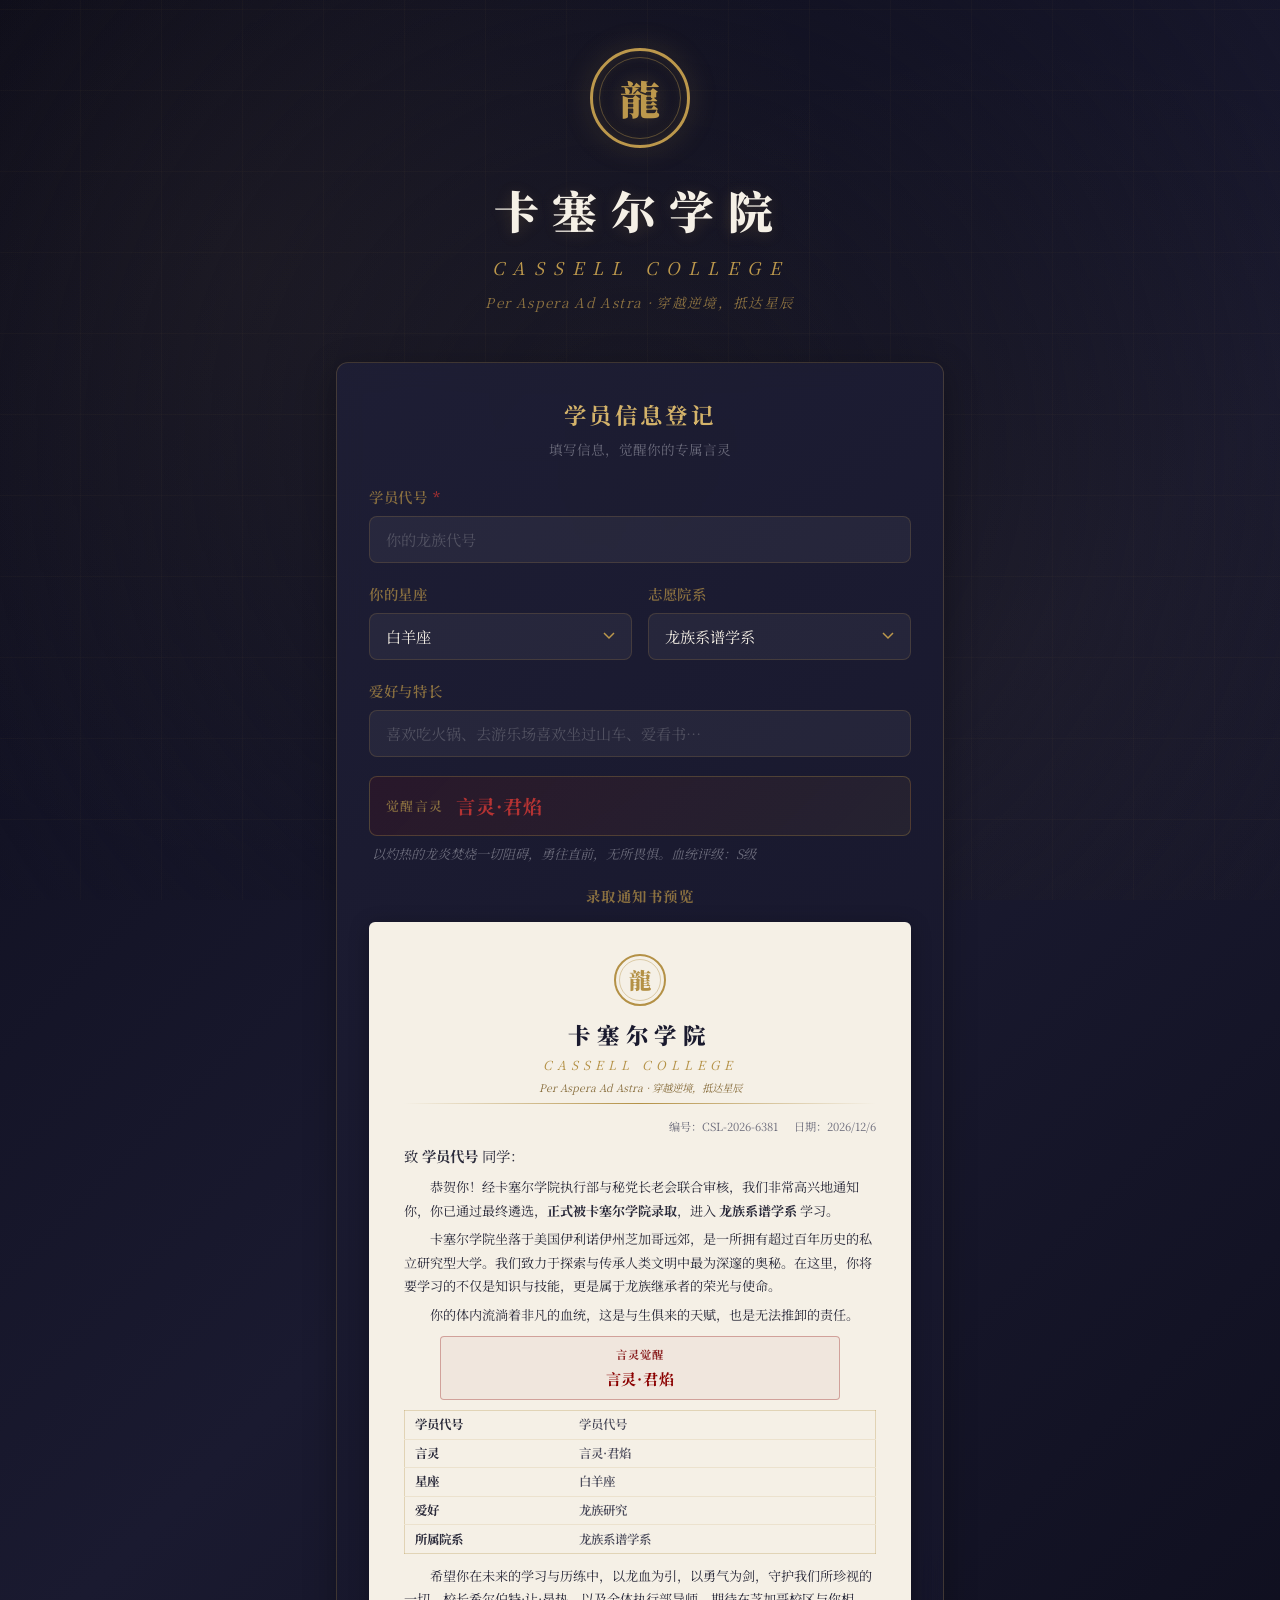
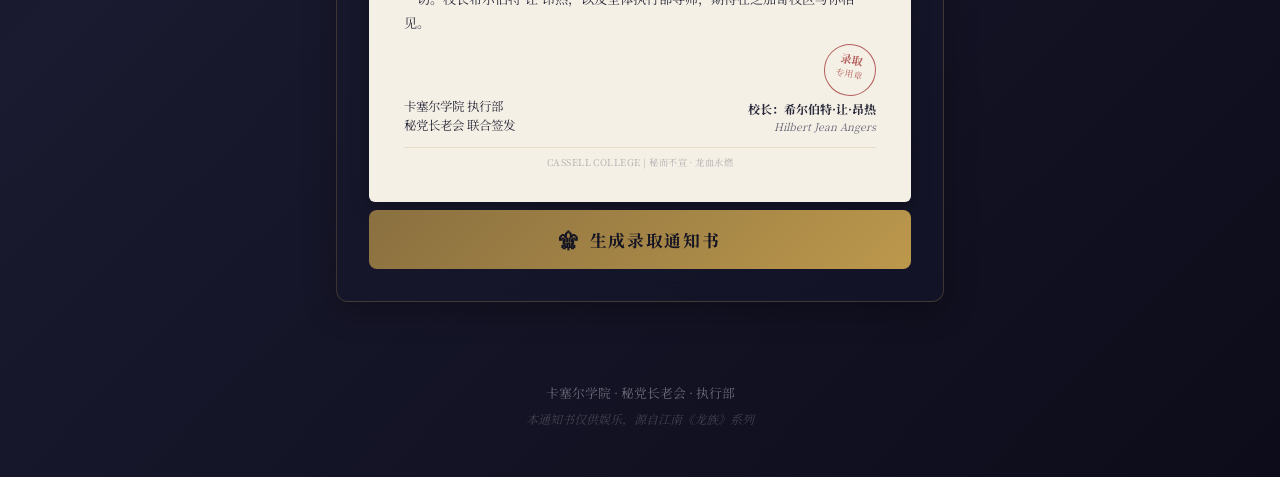
==== work/index.html @ d1ac8c10 "init: 卡塞尔学院录取通知书生成器" ====
<!DOCTYPE html>
<html lang="zh-CN">
<head>
  <meta charset="UTF-8">
  <meta name="viewport" content="width=device-width, initial-scale=1.0">
  <title>卡塞尔学院 · 录取通知书生成</title>
  <link rel="stylesheet" href="style.css">
  <link rel="preconnect" href="https://fonts.googleapis.com">
  <link rel="preconnect" href="https://fonts.gstatic.com" crossorigin>
  <link href="https://fonts.googleapis.com/css2?family=Noto+Serif+SC:wght@400;600;700;900&display=swap" rel="stylesheet">
</head>
<body>
  <div class="bg-ornament"></div>
  
  <header>
    <div class="header-seal">
      <div class="seal-ring">
        <span class="seal-dragon">龍</span>
      </div>
    </div>
    <h1>卡塞尔学院</h1>
    <p class="subtitle">CASSELL COLLEGE</p>
    <p class="motto">Per Aspera Ad Astra · 穿越逆境，抵达星辰</p>
  </header>

  <main>
    <div class="card form-card">
      <div class="card-header">
        <h2>学员信息登记</h2>
        <p class="card-desc">填写信息，觉醒你的专属言灵</p>
      </div>

      <form id="admissionForm">
        <div class="form-group">
          <label for="nickname">学员代号 <span class="required">*</span></label>
          <input type="text" id="nickname" name="nickname" placeholder="你的龙族代号" required>
        </div>

        <div class="form-row">
          <div class="form-group">
            <label for="zodiac">你的星座</label>
            <select id="zodiac" name="zodiac">
              <option value="白羊座">白羊座</option>
              <option value="金牛座">金牛座</option>
              <option value="双子座">双子座</option>
              <option value="巨蟹座">巨蟹座</option>
              <option value="狮子座">狮子座</option>
              <option value="处女座">处女座</option>
              <option value="天秤座">天秤座</option>
              <option value="天蝎座">天蝎座</option>
              <option value="射手座">射手座</option>
              <option value="摩羯座">摩羯座</option>
              <option value="水瓶座">水瓶座</option>
              <option value="双鱼座">双鱼座</option>
            </select>
          </div>

          <div class="form-group">
            <label for="dept">志愿院系</label>
            <select id="dept" name="dept">
              <option value="龙族系谱学系">龙族系谱学系</option>
              <option value="魔动机械设计系">魔动机械设计系</option>
              <option value="炼金工程系">炼金工程系</option>
              <option value="龙族历史与考古系">龙族历史与考古系</option>
              <option value="言灵学研究系">言灵学研究系</option>
              <option value="执行部预备系">执行部预备系</option>
            </select>
          </div>
        </div>

        <div class="form-group">
          <label for="hobby">爱好与特长</label>
          <input type="text" id="hobby" name="hobby" placeholder="喜欢吃火锅、去游乐场喜欢坐过山车、爱看书…">
        </div>

        <div id="skillDisplay" class="skill-auto" style="display:none">
          <div class="skill-tag">
            <span class="skill-label">觉醒言灵</span>
            <span class="skill-name" id="skillName"></span>
          </div>
          <div class="skill-desc" id="skillDesc"></div>
        </div>

        <input type="hidden" id="skill" name="skill" value="">

        <div class="preview-section">
          <h3>录取通知书预览</h3>
          <div id="letterPreview"><p style="text-align:center;color:var(--text-light);font-size:0.82rem;padding:1rem 0;">填写信息后，预览将实时更新</p></div>
        </div>

        <button type="submit" id="generateBtn">
          <span class="btn-icon">⚜</span>
          <span class="btn-text">生成录取通知书</span>
          <span class="btn-loader" style="display:none">✦</span>
        </button>
      </form>
    </div>

    <div class="card result-card" id="resultCard" style="display:none">
      <div class="card-header">
        <h2>通知书已生成</h2>
        <p class="card-desc">你的卡塞尔学院录取通知书已准备就绪</p>
      </div>
      <div class="result-actions">
        <a id="downloadLink" class="btn-primary" download>
          <span>📜</span> 下载 PDF
        </a>
        <button id="regenerateBtn" class="btn-secondary">
          <span>⟳</span> 重新填写
        </button>
      </div>
      <div class="preview-frame" id="pdfPreview">
        <p class="preview-placeholder">PDF 将在下载后显示在这里</p>
      </div>
    </div>
  </main>

  <footer>
    <p>卡塞尔学院 · 秘党长老会 · 执行部</p>
    <p class="footer-legal">本通知书仅供娱乐，源自江南《龙族》系列</p>
  </footer>

  <script src="app.js"></script>
</body>
</html>
---- work/style.css ----
* {
  margin: 0;
  padding: 0;
  box-sizing: border-box;
}

:root {
  --gold: #bc984c;
  --gold-light: #d4b36a;
  --gold-dark: #8a7040;
  --dark: #141423;
  --dark-soft: #1e1e35;
  --paper: #f5f0e6;
  --paper-dark: #e8e0d0;
  --red-seal: #b43333;
  --text: #2a2a3a;
  --text-light: #6a6a7a;
  --accent-glow: rgba(188, 152, 76, 0.15);
}

body {
  font-family: 'Noto Serif SC', 'Times New Roman', serif;
  background: linear-gradient(135deg, #0c0c1a 0%, #1a1a30 50%, #0c0c1a 100%);
  color: var(--paper);
  min-height: 100vh;
  overflow-x: hidden;
  line-height: 1.7;
}

/* Background ornament - geometric radial pattern */
.bg-ornament {
  position: fixed;
  top: 0; left: 0; right: 0; bottom: 0;
  z-index: 0;
  pointer-events: none;
  background:
    radial-gradient(circle at 20% 30%, rgba(188, 152, 76, 0.06) 0%, transparent 50%),
    radial-gradient(circle at 80% 70%, rgba(188, 152, 76, 0.04) 0%, transparent 50%),
    radial-gradient(circle at 50% 50%, rgba(20, 20, 35, 1) 0%, transparent 100%);
}

/* Geometric lines overlay */
.bg-ornament::before {
  content: '';
  position: absolute;
  top: 0; left: 0; right: 0; bottom: 0;
  background-image:
    repeating-linear-gradient(
      0deg,
      transparent,
      transparent 80px,
      rgba(188, 152, 76, 0.03) 80px,
      rgba(188, 152, 76, 0.03) 81px
    ),
    repeating-linear-gradient(
      90deg,
      transparent,
      transparent 80px,
      rgba(188, 152, 76, 0.03) 80px,
      rgba(188, 152, 76, 0.03) 81px
    );
}

/* Header */
header {
  position: relative;
  z-index: 1;
  text-align: center;
  padding: 3rem 1rem 2rem;
}

.header-seal {
  margin-bottom: 1.5rem;
  animation: floatIn 1.2s ease-out;
}

.seal-ring {
  width: 100px;
  height: 100px;
  margin: 0 auto;
  border: 3px solid var(--gold);
  border-radius: 50%;
  display: flex;
  align-items: center;
  justify-content: center;
  position: relative;
  box-shadow: 0 0 30px var(--accent-glow), inset 0 0 20px var(--accent-glow);
}

.seal-ring::before {
  content: '';
  position: absolute;
  inset: 6px;
  border: 1px solid rgba(188, 152, 76, 0.4);
  border-radius: 50%;
}

.seal-dragon {
  font-size: 2.5rem;
  font-weight: 900;
  color: var(--gold);
  text-shadow: 0 0 20px rgba(188, 152, 76, 0.3);
}

header h1 {
  font-size: 2.8rem;
  font-weight: 900;
  letter-spacing: 0.3em;
  color: var(--paper);
  text-shadow: 0 2px 15px rgba(188, 152, 76, 0.2);
  animation: fadeUp 1s ease-out 0.3s both;
}

.subtitle {
  font-size: 1.1rem;
  letter-spacing: 0.5em;
  color: var(--gold);
  margin-top: 0.3rem;
  font-style: italic;
  animation: fadeUp 1s ease-out 0.5s both;
}

.motto {
  font-size: 0.85rem;
  color: var(--gold-dark);
  margin-top: 0.5rem;
  font-style: italic;
  letter-spacing: 0.1em;
  animation: fadeUp 1s ease-out 0.7s both;
}

/* Main content */
main {
  position: relative;
  z-index: 1;
  max-width: 640px;
  margin: 0 auto;
  padding: 1rem 1rem 3rem;
  display: flex;
  flex-direction: column;
  gap: 2rem;
}

/* Cards */
.card {
  background: linear-gradient(145deg, rgba(30, 30, 53, 0.95), rgba(20, 20, 40, 0.95));
  border: 1px solid rgba(188, 152, 76, 0.25);
  border-radius: 12px;
  padding: 2rem;
  backdrop-filter: blur(12px);
  box-shadow: 0 8px 32px rgba(0, 0, 0, 0.3);
  animation: fadeUp 1s ease-out 0.9s both;
}

.card-header {
  margin-bottom: 1.5rem;
  text-align: center;
}

.card-header h2 {
  font-size: 1.4rem;
  font-weight: 700;
  color: var(--gold-light);
  letter-spacing: 0.15em;
}

.card-desc {
  font-size: 0.85rem;
  color: var(--text-light);
  margin-top: 0.3rem;
}

/* Form */
.form-group {
  margin-bottom: 1.2rem;
}

.form-row {
  display: grid;
  grid-template-columns: 1fr 1fr;
  gap: 1rem;
}

label {
  display: block;
  font-size: 0.9rem;
  font-weight: 600;
  color: var(--gold-dark);
  margin-bottom: 0.4rem;
  letter-spacing: 0.05em;
}

.required {
  color: var(--red-seal);
}

input, select, textarea {
  width: 100%;
  padding: 0.75rem 1rem;
  background: rgba(255, 255, 255, 0.05);
  border: 1px solid rgba(188, 152, 76, 0.2);
  border-radius: 8px;
  color: var(--paper);
  font-family: 'Noto Serif SC', serif;
  font-size: 0.95rem;
  transition: all 0.3s ease;
  outline: none;
}

input:focus, select:focus, textarea:focus {
  border-color: var(--gold);
  background: rgba(188, 152, 76, 0.08);
  box-shadow: 0 0 15px var(--accent-glow);
}

input::placeholder, textarea::placeholder {
  color: rgba(255, 255, 255, 0.2);
}

select {
  cursor: pointer;
  appearance: none;
  background-image: url("data:image/svg+xml,%3Csvg xmlns='http://www.w3.org/2000/svg' width='12' height='8' viewBox='0 0 12 8'%3E%3Cpath d='M1 1l5 5 5-5' stroke='%23bc984c' fill='none' stroke-width='1.5'/%3E%3C/svg%3E");
  background-repeat: no-repeat;
  background-position: right 1rem center;
}

select option {
  background: var(--dark-soft);
  color: var(--paper);
}

textarea {
  resize: vertical;
}

/* Submit button */
#generateBtn {
  display: flex;
  align-items: center;
  justify-content: center;
  gap: 0.6rem;
  width: 100%;
  padding: 1rem;
  margin-top: 0.5rem;
  background: linear-gradient(135deg, var(--gold-dark), var(--gold));
  border: none;
  border-radius: 8px;
  color: var(--dark);
  font-family: 'Noto Serif SC', serif;
  font-size: 1.05rem;
  font-weight: 700;
  letter-spacing: 0.1em;
  cursor: pointer;
  transition: all 0.3s ease;
  position: relative;
  overflow: hidden;
}

#generateBtn::before {
  content: '';
  position: absolute;
  top: 0; left: -100%;
  width: 100%;
  height: 100%;
  background: linear-gradient(90deg, transparent, rgba(255,255,255,0.15), transparent);
  transition: left 0.6s ease;
}

#generateBtn:hover::before {
  left: 100%;
}

#generateBtn:hover {
  transform: translateY(-1px);
  box-shadow: 0 6px 25px rgba(188, 152, 76, 0.3);
}

#generateBtn:disabled {
  opacity: 0.6;
  cursor: not-allowed;
  transform: none;
}

.btn-icon {
  font-size: 1.2rem;
}

@keyframes spin {
  from { transform: rotate(0deg); }
  to { transform: rotate(360deg); }
}

.btn-loading .btn-loader {
  animation: spin 1s linear infinite;
}

/* Result card */
.result-actions {
  display: flex;
  gap: 1rem;
  margin-bottom: 1.5rem;
}

.btn-primary, .btn-secondary {
  flex: 1;
  display: flex;
  align-items: center;
  justify-content: center;
  gap: 0.5rem;
  padding: 0.85rem;
  border-radius: 8px;
  font-family: 'Noto Serif SC', serif;
  font-size: 0.95rem;
  font-weight: 600;
  cursor: pointer;
  transition: all 0.3s ease;
  text-decoration: none;
}

.btn-primary {
  background: linear-gradient(135deg, var(--gold-dark), var(--gold));
  border: none;
  color: var(--dark);
}

.btn-primary:hover {
  transform: translateY(-1px);
  box-shadow: 0 6px 20px var(--accent-glow);
}

.btn-secondary {
  background: transparent;
  border: 1px solid rgba(188, 152, 76, 0.3);
  color: var(--gold);
}

.btn-secondary:hover {
  background: rgba(188, 152, 76, 0.08);
  border-color: var(--gold);
}

.preview-frame {
  width: 100%;
  min-height: 120px;
  border: 1px dashed rgba(188, 152, 76, 0.2);
  border-radius: 8px;
  display: flex;
  align-items: center;
  justify-content: center;
}

.preview-placeholder {
  color: var(--text-light);
  font-size: 0.85rem;
}

/* Footer */
footer {
  position: relative;
  z-index: 1;
  text-align: center;
  padding: 2rem 1rem 3rem;
  color: var(--text-light);
  font-size: 0.8rem;
}

.footer-legal {
  margin-top: 0.3rem;
  font-style: italic;
  font-size: 0.75rem;
  color: rgba(255,255,255,0.2);
}

/* Animations */
@keyframes floatIn {
  0% { transform: scale(0.8); opacity: 0; }
  60% { transform: scale(1.05); }
  100% { transform: scale(1); opacity: 1; }
}

@keyframes fadeUp {
  from { opacity: 0; transform: translateY(20px); }
  to { opacity: 1; transform: translateY(0); }
}

/* Error state */
.error-msg {
  text-align: center;
  color: var(--red-seal);
  font-size: 0.85rem;
  margin-top: 0.5rem;
}

/* Loading dots on button */
.btn-loading .btn-text {
  visibility: hidden;
}

.btn-loading .btn-loader {
  display: inline-block !important;
}

/* Responsive */
@media (max-width: 540px) {
  header h1 { font-size: 2rem; letter-spacing: 0.2em; }
  .form-row { grid-template-columns: 1fr; }
  .result-actions { flex-direction: column; }
  .card { padding: 1.5rem; border-radius: 0; border-left: none; border-right: none; }
}

/* Result card animation */
.result-card-enter {
  animation: fadeUp 0.6s ease-out both;
}

/* Auto-generated skill display */
.skill-auto {
  margin-bottom: 1.2rem;
  animation: fadeUp 0.5s ease-out;
}

.skill-tag {
  display: flex;
  align-items: center;
  gap: 0.8rem;
  padding: 0.8rem 1rem;
  background: linear-gradient(135deg, rgba(139,0,0,0.12), rgba(180,145,70,0.08));
  border: 1px solid rgba(180,145,70,0.3);
  border-radius: 8px;
}

.skill-label {
  font-size: 0.8rem;
  color: var(--gold-dark);
  letter-spacing: 0.1em;
  text-transform: uppercase;
  font-weight: 600;
}

.skill-name {
  font-size: 1.2rem;
  font-weight: 700;
  color: var(--red-seal);
  letter-spacing: 0.05em;
}

.skill-desc {
  font-size: 0.82rem;
  color: var(--text-light);
  margin-top: 0.4rem;
  padding-left: 0.2rem;
  font-style: italic;
}

/* ===== Live Preview ===== */
.preview-section {
  margin-top: 1.2rem;
}

.preview-section h3 {
  font-size: 0.9rem;
  font-weight: 700;
  color: var(--gold-dark);
  letter-spacing: 0.1em;
  margin-bottom: 0.8rem;
  text-align: center;
}

.letter-paper {
  background: #f5f0e6;
  color: #2a2a3a;
  padding: 2rem 2.2rem;
  border-radius: 6px;
  font-family: 'Noto Serif SC', 'Times New Roman', serif;
  line-height: 1.7;
  font-size: 0.85rem;
  box-shadow: 0 4px 20px rgba(0,0,0,0.3);
  max-width: 580px;
  margin: 0 auto;
}

.letter-header {
  text-align: center;
  margin-bottom: 0.8rem;
}

.letter-seal {
  width: 52px;
  height: 52px;
  margin: 0 auto 0.6rem;
  border: 2px solid #b49146;
  border-radius: 50%;
  display: flex;
  align-items: center;
  justify-content: center;
}

.letter-seal-inner {
  width: 42px;
  height: 42px;
  border: 1px solid rgba(180, 145, 70, 0.4);
  border-radius: 50%;
  display: flex;
  align-items: center;
  justify-content: center;
  font-size: 1.4rem;
  font-weight: 900;
  color: #b49146;
}

.letter-title {
  font-size: 1.4rem;
  font-weight: 900;
  color: #1a1a2e;
  letter-spacing: 0.3em;
  margin: 0;
}

.letter-sub {
  font-size: 0.78rem;
  color: #b49146;
  font-style: italic;
  letter-spacing: 0.4em;
  margin: 0.1rem 0;
}

.letter-motto {
  font-size: 0.65rem;
  color: #8a7040;
  font-style: italic;
  margin: 0.2rem 0 0.3rem;
}

.letter-divider {
  height: 1px;
  background: linear-gradient(90deg, transparent, #b49146, transparent);
  margin: 0.4rem 0;
}

.letter-meta {
  display: flex;
  justify-content: flex-end;
  gap: 1rem;
  font-size: 0.7rem;
  color: #6a6a7a;
  margin-bottom: 0.5rem;
}

.letter-salutation {
  font-size: 0.9rem;
  margin-bottom: 0.4rem;
}

.letter-body p {
  text-indent: 2em;
  margin-bottom: 0.3rem;
  font-size: 0.82rem;
  color: #2a2a3a;
  line-height: 1.8;
}

.letter-skill-box {
  margin: 0.6rem auto;
  padding: 0.5rem 1rem;
  border: 1px solid rgba(139, 0, 0, 0.3);
  border-radius: 4px;
  background: rgba(139, 0, 0, 0.04);
  text-align: center;
  max-width: 400px;
}

.skill-box-label {
  font-size: 0.7rem;
  font-weight: 700;
  color: #8a2020;
  letter-spacing: 0.1em;
  margin-bottom: 0.1rem;
}

.skill-box-name {
  font-size: 0.95rem;
  font-weight: 700;
  color: #8b0000;
  letter-spacing: 0.05em;
}

.letter-info {
  width: 100%;
  border: 1px solid rgba(180, 145, 70, 0.3);
  border-radius: 4px;
  margin: 0.6rem 0;
  border-collapse: collapse;
}

.letter-info td {
  padding: 0.2rem 0.6rem;
  font-size: 0.78rem;
}

.letter-info tr:not(:last-child) td {
  border-bottom: 1px solid rgba(180, 145, 70, 0.15);
}

.info-label {
  width: 35%;
  font-weight: 700;
  color: #2a2a3a;
}

.info-val {
  color: #4a4a5a;
  font-weight: 600;
}

.letter-signature {
  display: flex;
  justify-content: space-between;
  align-items: flex-end;
  margin-top: 0.6rem;
  font-size: 0.78rem;
}

.sig-left {
  color: #2a2a3a;
  line-height: 1.5;
}

.sig-right {
  text-align: right;
}

.sig-seal {
  display: inline-block;
  width: 52px;
  height: 52px;
  border: 1.5px solid rgba(139, 0, 0, 0.6);
  border-radius: 50%;
  text-align: center;
  line-height: 1.2;
  padding-top: 8px;
  font-size: 0.7rem;
  font-weight: 700;
  color: rgba(139, 0, 0, 0.6);
  transform: rotate(10deg);
  margin-bottom: 0.3rem;
}

.sig-seal span {
  font-size: 0.55rem;
  font-weight: 400;
}

.sig-name {
  font-size: 0.75rem;
  color: #2a2a3a;
  line-height: 1.4;
}

.sig-name em {
  font-size: 0.65rem;
  color: #6a6a7a;
}

.letter-footer {
  text-align: center;
  font-size: 0.58rem;
  color: rgba(106, 106, 122, 0.5);
  margin-top: 0.8rem;
  padding-top: 0.4rem;
  border-top: 1px solid rgba(180, 145, 70, 0.2);
  letter-spacing: 0.05em;
}
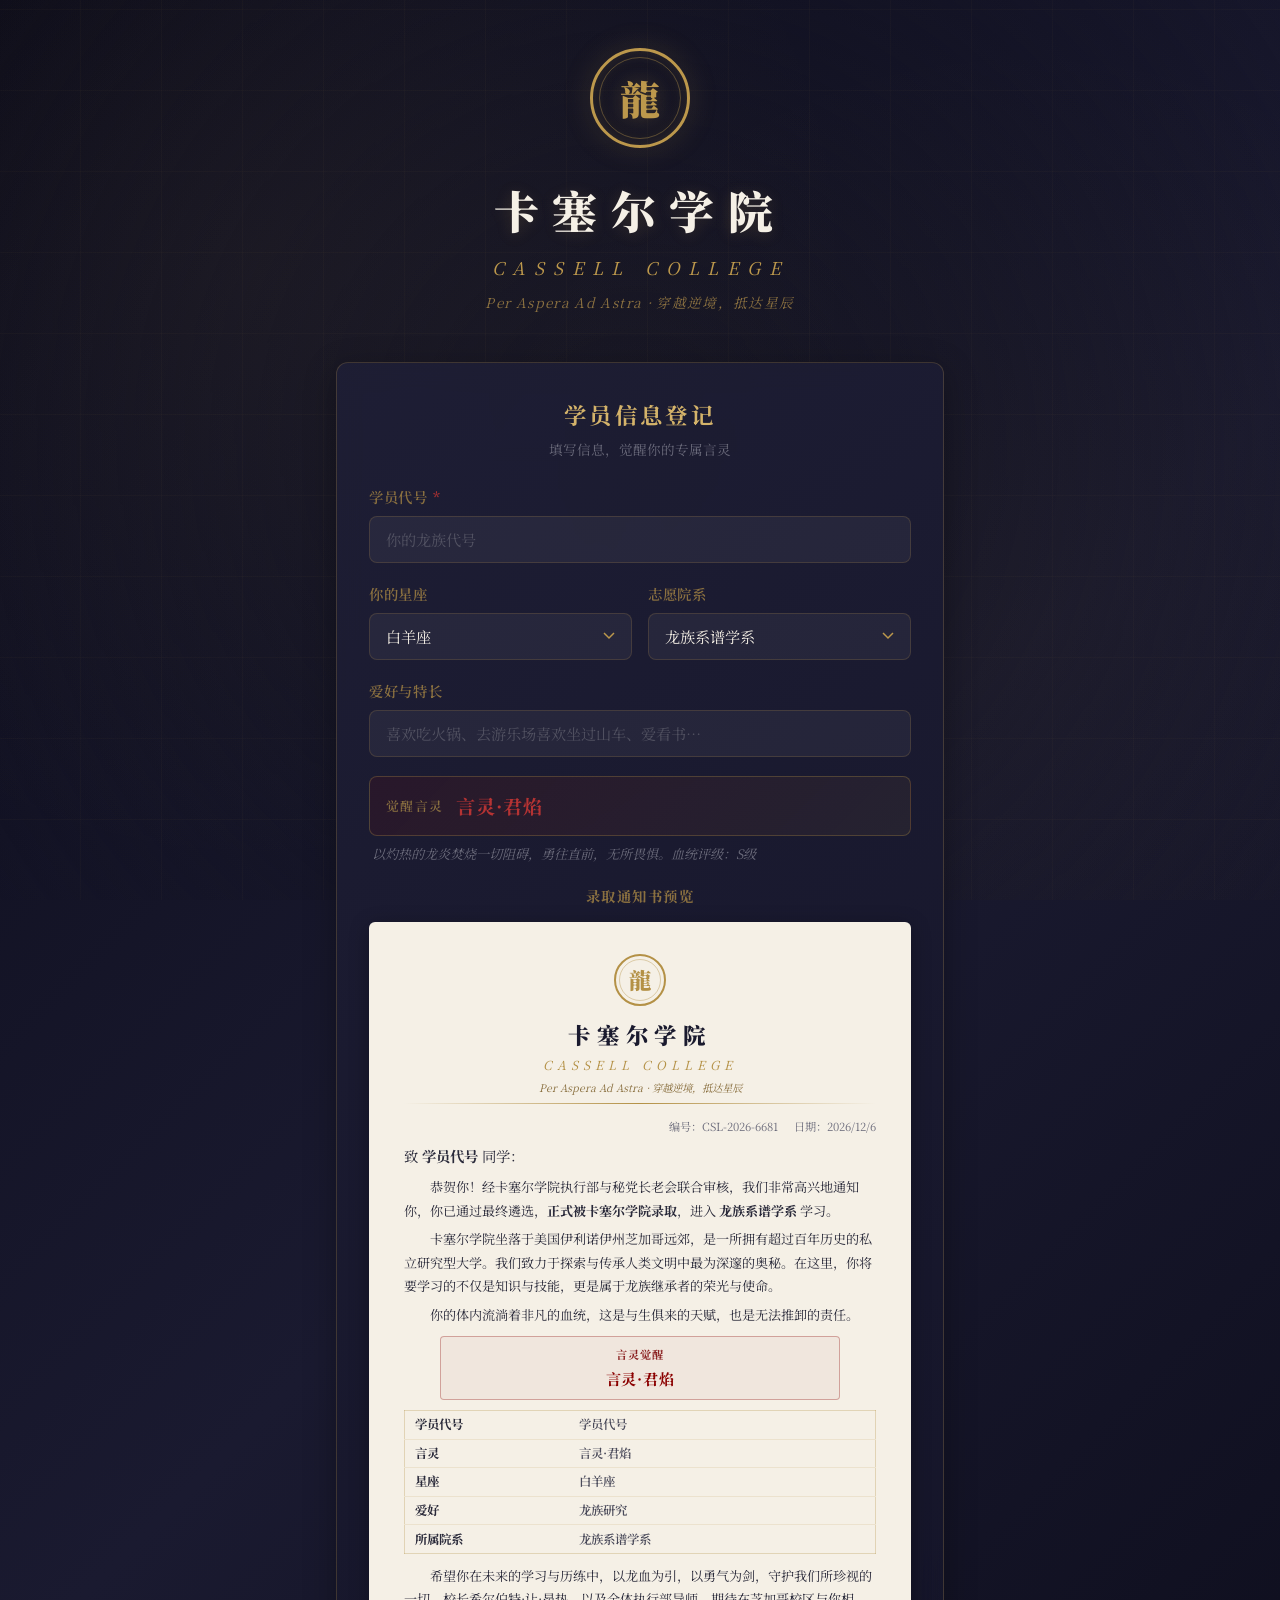
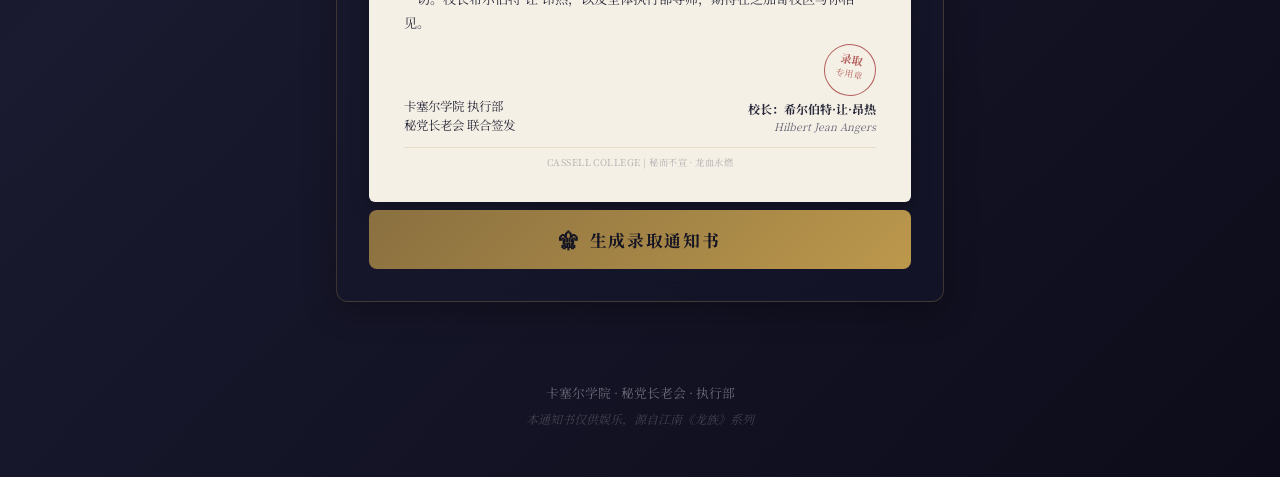
==== commit 69bc7465: "feat: 提交流程改为跳转到 view.html 全屏展示录取通知书 - 后端 POST /generate 返回 token 而非直接下载 PDF - 新增 GET /pdf/<token> 接口" ====
--- a/work/index.html
+++ b/work/index.html
@@ -96,23 +96,6 @@
       </form>
     </div>
 
-    <div class="card result-card" id="resultCard" style="display:none">
-      <div class="card-header">
-        <h2>通知书已生成</h2>
-        <p class="card-desc">你的卡塞尔学院录取通知书已准备就绪</p>
-      </div>
-      <div class="result-actions">
-        <a id="downloadLink" class="btn-primary" download>
-          <span>📜</span> 下载 PDF
-        </a>
-        <button id="regenerateBtn" class="btn-secondary">
-          <span>⟳</span> 重新填写
-        </button>
-      </div>
-      <div class="preview-frame" id="pdfPreview">
-        <p class="preview-placeholder">PDF 将在下载后显示在这里</p>
-      </div>
-    </div>
   </main>
 
   <footer>
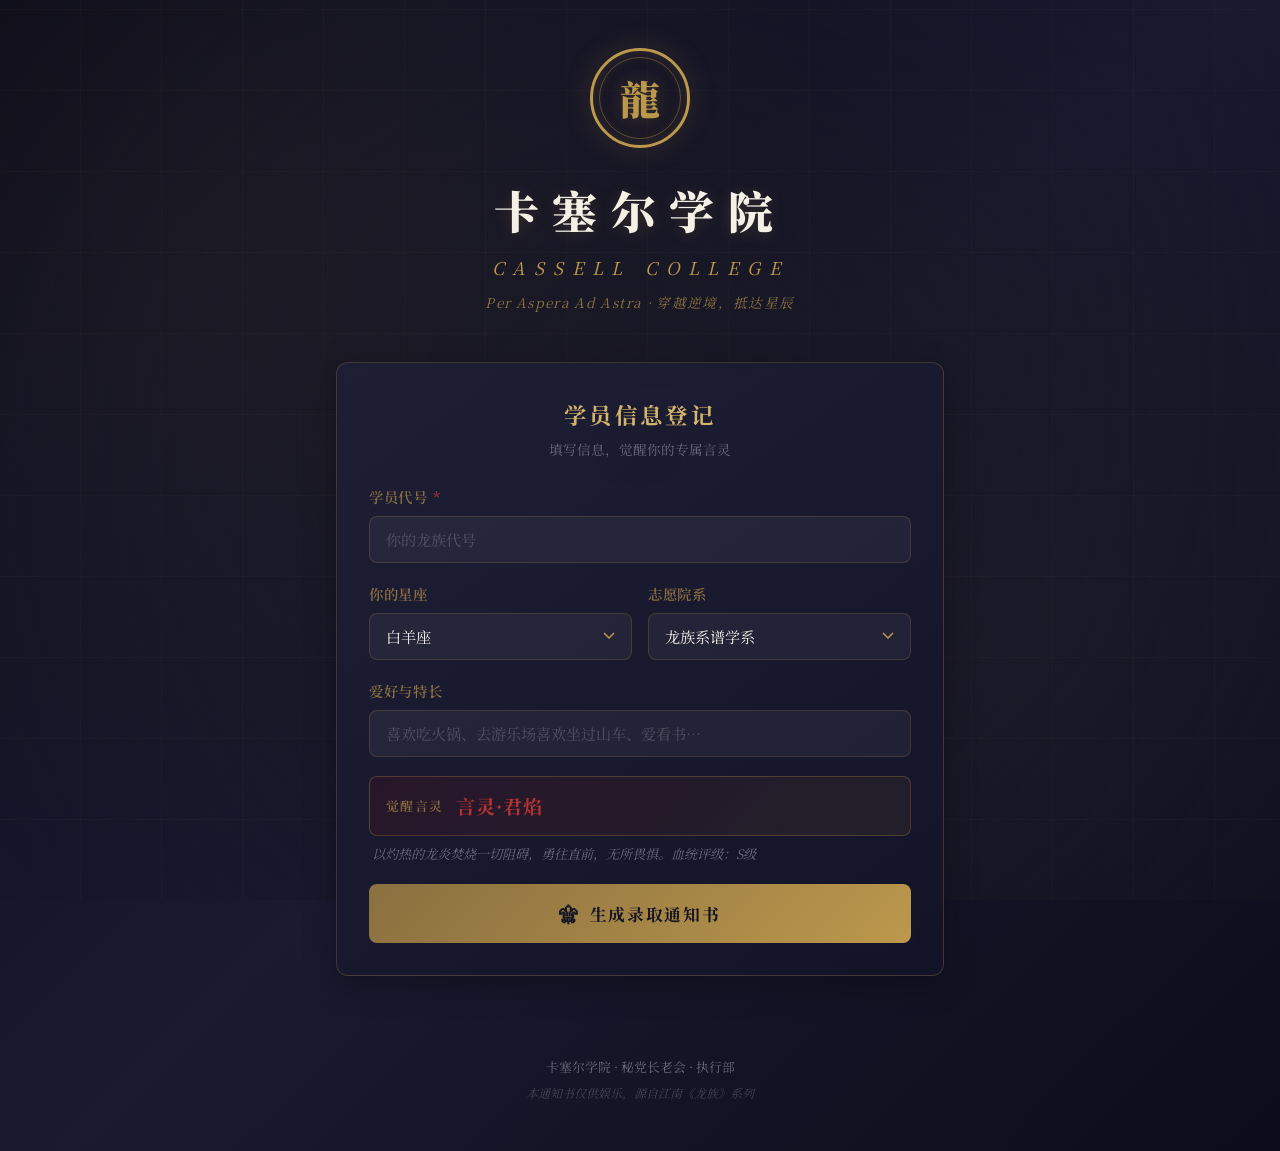
==== commit 03c2d3e0: "perf: 预缓存 Tectonic bundle 加速首次编译，去除填写页面预览 Dockerfile: - 添加 libgraphite2-3 系统库 - 设置 ENV TECTONIC_CACH" ====
--- a/work/index.html
+++ b/work/index.html
@@ -83,11 +83,6 @@
 
         <input type="hidden" id="skill" name="skill" value="">
 
-        <div class="preview-section">
-          <h3>录取通知书预览</h3>
-          <div id="letterPreview"><p style="text-align:center;color:var(--text-light);font-size:0.82rem;padding:1rem 0;">填写信息后，预览将实时更新</p></div>
-        </div>
-
         <button type="submit" id="generateBtn">
           <span class="btn-icon">⚜</span>
           <span class="btn-text">生成录取通知书</span>
